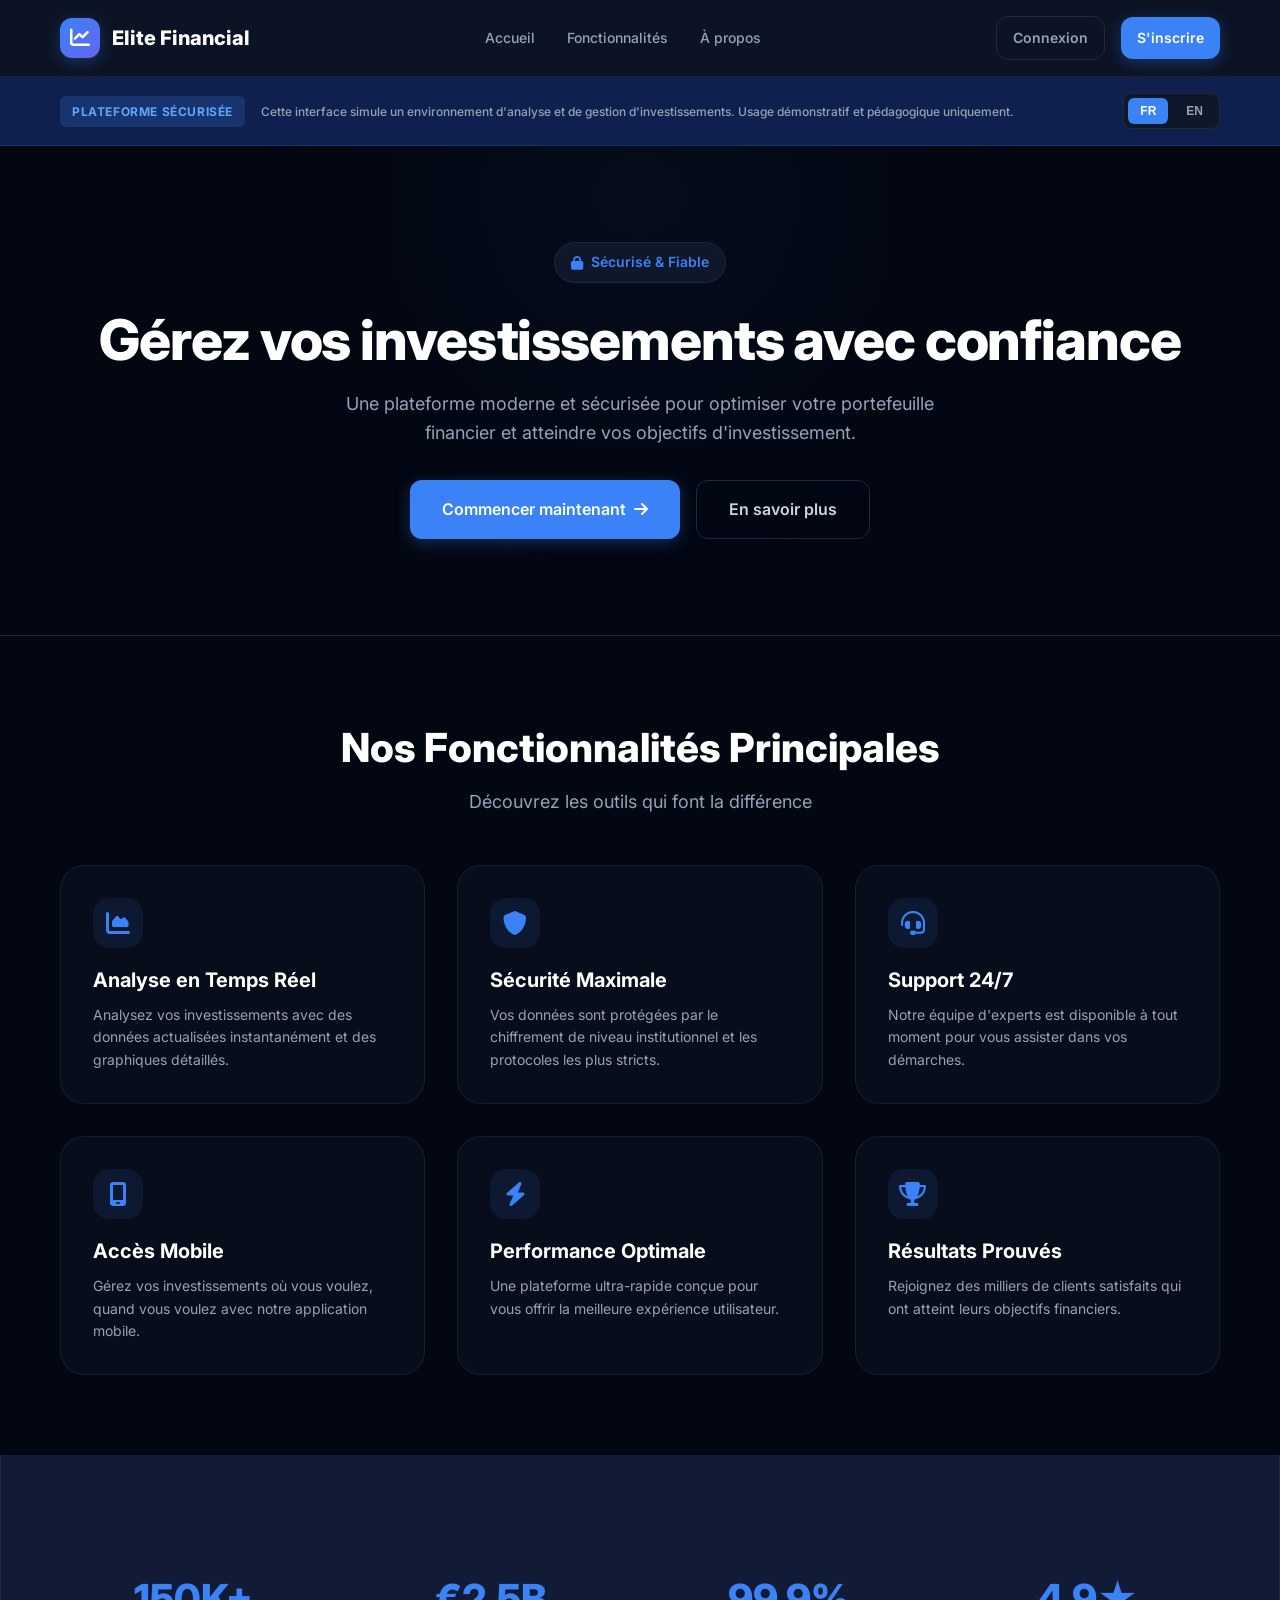
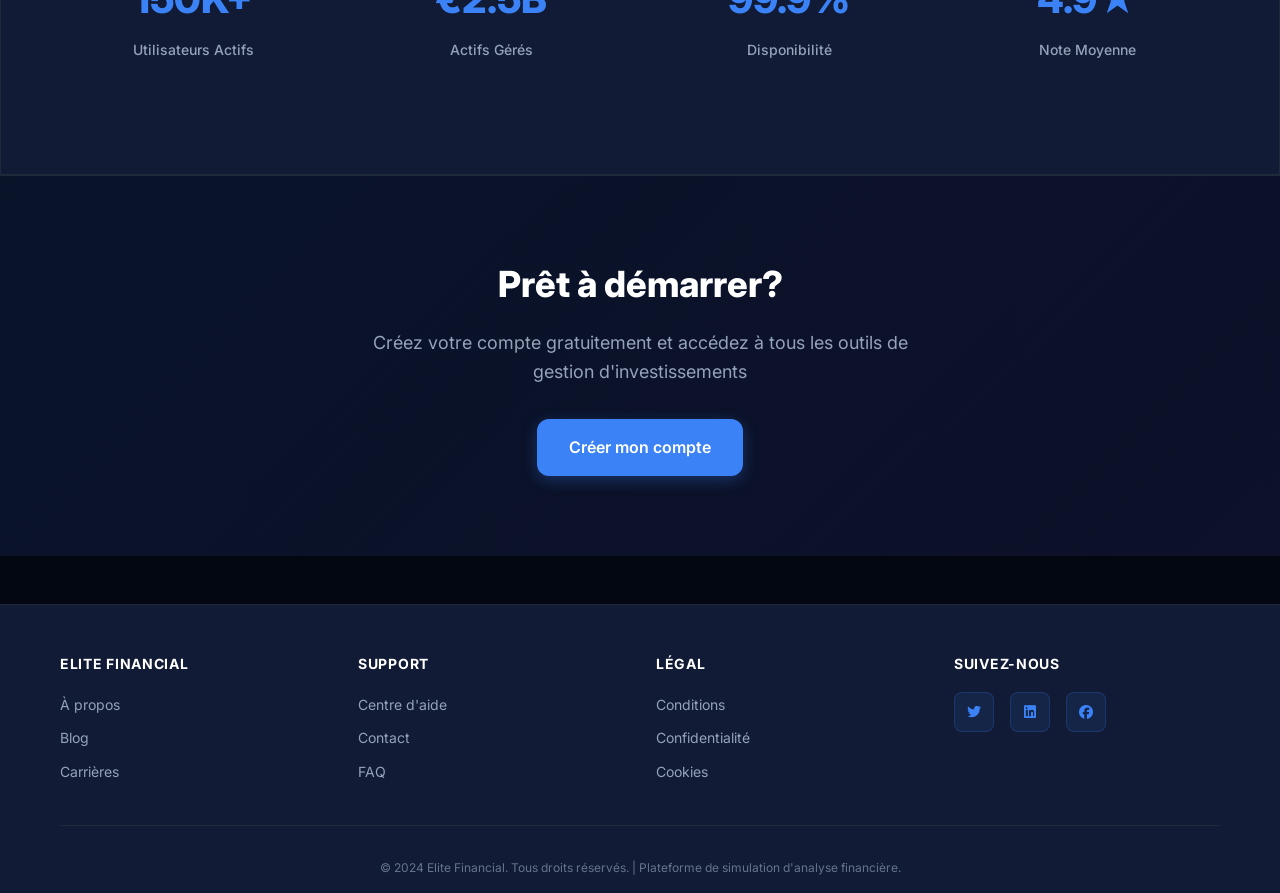
==== index.html @ 9269f073 "Initial commit: Elite Financial website with HTML, CSS and JavaScript" ====
<!DOCTYPE html>
<html lang="fr">
<head>
    <meta charset="UTF-8">
    <meta name="viewport" content="width=device-width, initial-scale=1.0">
    <title>Elite Financial - Accueil</title>
    <link rel="stylesheet" href="https://cdnjs.cloudflare.com/ajax/libs/font-awesome/6.4.0/css/all.min.css">
    <link href="https://fonts.googleapis.com/css2?family=Inter:wght@300;400;500;600;700;800&family=JetBrains+Mono:wght@400;700&display=swap" rel="stylesheet">
    <link rel="stylesheet" href="css/styles.css">
</head>
<body class="bg-dark text-slate-100">

    <!-- HEADER -->
    <header class="header sticky">
        <div class="container">
            <div class="header-content">
                <div class="logo">
                    <div class="logo-icon">
                        <i class="fa-solid fa-chart-line"></i>
                    </div>
                    <span>Elite Financial</span>
                </div>
                <nav class="nav">
                    <a href="index.html" class="nav-link active">Accueil</a>
                    <a href="features.html" class="nav-link">Fonctionnalités</a>
                    <a href="about.html" class="nav-link">À propos</a>
                </nav>
                <div class="header-actions">
                    <a href="login.html" class="btn btn-secondary">Connexion</a>
                    <a href="register.html" class="btn btn-primary">S'inscrire</a>
                </div>
            </div>
        </div>
    </header>

    <!-- LEGAL WARNING -->
    <div class="legal-banner">
        <div class="container">
            <div class="legal-content">
                <span class="legal-badge">PLATEFORME SÉCURISÉE</span>
                <p class="legal-text">Cette interface simule un environnement d'analyse et de gestion d'investissements. Usage démonstratif et pédagogique uniquement.</p>
            </div>
            <div class="lang-switcher">
                <button class="lang-btn active" data-lang="fr">FR</button>
                <button class="lang-btn" data-lang="en">EN</button>
            </div>
        </div>
    </div>

    <!-- HERO SECTION -->
    <section class="hero">
        <div class="hero-bg">
            <div class="gradient-blob"></div>
        </div>
        <div class="container">
            <div class="hero-content">
                <span class="hero-badge">
                    <i class="fa-solid fa-lock"></i>
                    Sécurisé & Fiable
                </span>
                <h1 class="hero-title">
                    Gérez vos investissements avec confiance
                </h1>
                <p class="hero-subtitle">
                    Une plateforme moderne et sécurisée pour optimiser votre portefeuille financier et atteindre vos objectifs d'investissement.
                </p>
                <div class="hero-buttons">
                    <a href="login.html" class="btn btn-primary btn-lg">
                        Commencer maintenant
                        <i class="fa-solid fa-arrow-right"></i>
                    </a>
                    <a href="features.html" class="btn btn-outline btn-lg">
                        En savoir plus
                    </a>
                </div>
            </div>
        </div>
    </section>

    <!-- FEATURES SECTION -->
    <section class="features-section">
        <div class="container">
            <div class="section-header">
                <h2>Nos Fonctionnalités Principales</h2>
                <p>Découvrez les outils qui font la différence</p>
            </div>
            <div class="features-grid">
                <div class="feature-card">
                    <div class="feature-icon">
                        <i class="fa-solid fa-chart-area"></i>
                    </div>
                    <h3>Analyse en Temps Réel</h3>
                    <p>Analysez vos investissements avec des données actualisées instantanément et des graphiques détaillés.</p>
                </div>
                <div class="feature-card">
                    <div class="feature-icon">
                        <i class="fa-solid fa-shield"></i>
                    </div>
                    <h3>Sécurité Maximale</h3>
                    <p>Vos données sont protégées par le chiffrement de niveau institutionnel et les protocoles les plus stricts.</p>
                </div>
                <div class="feature-card">
                    <div class="feature-icon">
                        <i class="fa-solid fa-headset"></i>
                    </div>
                    <h3>Support 24/7</h3>
                    <p>Notre équipe d'experts est disponible à tout moment pour vous assister dans vos démarches.</p>
                </div>
                <div class="feature-card">
                    <div class="feature-icon">
                        <i class="fa-solid fa-mobile-screen"></i>
                    </div>
                    <h3>Accès Mobile</h3>
                    <p>Gérez vos investissements où vous voulez, quand vous voulez avec notre application mobile.</p>
                </div>
                <div class="feature-card">
                    <div class="feature-icon">
                        <i class="fa-solid fa-bolt"></i>
                    </div>
                    <h3>Performance Optimale</h3>
                    <p>Une plateforme ultra-rapide conçue pour vous offrir la meilleure expérience utilisateur.</p>
                </div>
                <div class="feature-card">
                    <div class="feature-icon">
                        <i class="fa-solid fa-trophy"></i>
                    </div>
                    <h3>Résultats Prouvés</h3>
                    <p>Rejoignez des milliers de clients satisfaits qui ont atteint leurs objectifs financiers.</p>
                </div>
            </div>
        </div>
    </section>

    <!-- STATS SECTION -->
    <section class="stats-section">
        <div class="container">
            <div class="stats-grid">
                <div class="stat-card">
                    <div class="stat-value">150K+</div>
                    <div class="stat-label">Utilisateurs Actifs</div>
                </div>
                <div class="stat-card">
                    <div class="stat-value">€2.5B</div>
                    <div class="stat-label">Actifs Gérés</div>
                </div>
                <div class="stat-card">
                    <div class="stat-value">99.9%</div>
                    <div class="stat-label">Disponibilité</div>
                </div>
                <div class="stat-card">
                    <div class="stat-value">4.9★</div>
                    <div class="stat-label">Note Moyenne</div>
                </div>
            </div>
        </div>
    </section>

    <!-- CTA SECTION -->
    <section class="cta-section">
        <div class="container">
            <div class="cta-content">
                <h2>Prêt à démarrer?</h2>
                <p>Créez votre compte gratuitement et accédez à tous les outils de gestion d'investissements</p>
                <a href="register.html" class="btn btn-primary btn-lg">
                    Créer mon compte
                </a>
            </div>
        </div>
    </section>

    <!-- FOOTER -->
    <footer class="footer">
        <div class="container">
            <div class="footer-content">
                <div class="footer-section">
                    <h4>Elite Financial</h4>
                    <ul>
                        <li><a href="#">À propos</a></li>
                        <li><a href="#">Blog</a></li>
                        <li><a href="#">Carrières</a></li>
                    </ul>
                </div>
                <div class="footer-section">
                    <h4>Support</h4>
                    <ul>
                        <li><a href="#">Centre d'aide</a></li>
                        <li><a href="#">Contact</a></li>
                        <li><a href="#">FAQ</a></li>
                    </ul>
                </div>
                <div class="footer-section">
                    <h4>Légal</h4>
                    <ul>
                        <li><a href="#">Conditions</a></li>
                        <li><a href="#">Confidentialité</a></li>
                        <li><a href="#">Cookies</a></li>
                    </ul>
                </div>
                <div class="footer-section">
                    <h4>Suivez-nous</h4>
                    <div class="social-links">
                        <a href="#"><i class="fa-brands fa-twitter"></i></a>
                        <a href="#"><i class="fa-brands fa-linkedin"></i></a>
                        <a href="#"><i class="fa-brands fa-facebook"></i></a>
                    </div>
                </div>
            </div>
            <div class="footer-bottom">
                <p>&copy; 2024 Elite Financial. Tous droits réservés. | Plateforme de simulation d'analyse financière.</p>
            </div>
        </div>
    </footer>

    <script src="js/script.js"></script>
</body>
</html>
---- css/styles.css ----
* {
    margin: 0;
    padding: 0;
    box-sizing: border-box;
}

:root {
    --primary: #3b82f6;
    --primary-dark: #2563eb;
    --accent: #10b981;
    --dark: #030712;
    --dark-surface: #0b1329;
    --dark-card: #111b35;
    --slate-100: #f1f5f9;
    --slate-200: #e2e8f0;
    --slate-300: #cbd5e1;
    --slate-400: #94a3b8;
    --slate-500: #64748b;
    --slate-600: #475569;
    --slate-700: #334155;
    --slate-800: #1e293b;
    --slate-900: #0f172a;
    --slate-950: #020617;
}

body {
    font-family: 'Inter', sans-serif;
    background-color: var(--dark);
    color: var(--slate-100);
    line-height: 1.6;
}

.container {
    max-width: 1200px;
    margin: 0 auto;
    padding: 0 20px;
}

/* HEADER */
.header {
    background: rgba(15, 23, 42, 0.8);
    backdrop-filter: blur(10px);
    border-bottom: 1px solid rgba(148, 163, 184, 0.1);
    padding: 1rem 0;
}

.header.sticky {
    position: sticky;
    top: 0;
    z-index: 40;
}

.header-content {
    display: flex;
    justify-content: space-between;
    align-items: center;
    gap: 2rem;
}

.logo {
    display: flex;
    align-items: center;
    gap: 0.75rem;
    text-decoration: none;
    color: white;
    font-weight: 800;
    font-size: 1.25rem;
    transition: transform 0.3s ease;
}

.logo:hover {
    transform: scale(1.05);
}

.logo-icon {
    width: 40px;
    height: 40px;
    background: linear-gradient(135deg, var(--primary) 0%, #6366f1 100%);
    border-radius: 0.75rem;
    display: flex;
    align-items: center;
    justify-content: center;
    color: white;
    font-size: 1.25rem;
    box-shadow: 0 4px 15px rgba(59, 130, 246, 0.3);
}

.nav {
    display: flex;
    gap: 2rem;
}

.nav-link {
    color: var(--slate-400);
    text-decoration: none;
    font-size: 0.875rem;
    font-weight: 500;
    transition: color 0.3s ease;
    position: relative;
}

.nav-link:hover,
.nav-link.active {
    color: white;
}

.nav-link.active::after {
    content: '';
    position: absolute;
    bottom: -8px;
    left: 0;
    right: 0;
    height: 2px;
    background: var(--primary);
    border-radius: 1px;
}

.header-actions {
    display: flex;
    gap: 1rem;
    align-items: center;
}

/* BUTTONS */
.btn {
    display: inline-flex;
    align-items: center;
    justify-content: center;
    gap: 0.5rem;
    padding: 0.625rem 1rem;
    border-radius: 0.75rem;
    font-weight: 600;
    font-size: 0.875rem;
    border: none;
    cursor: pointer;
    transition: all 0.3s ease;
    text-decoration: none;
}

.btn-primary {
    background: var(--primary);
    color: white;
    box-shadow: 0 4px 15px rgba(59, 130, 246, 0.3);
}

.btn-primary:hover {
    background: var(--primary-dark);
    transform: translateY(-2px);
    box-shadow: 0 6px 20px rgba(59, 130, 246, 0.4);
}

.btn-secondary {
    color: var(--slate-400);
    border: 1px solid var(--slate-800);
    background: transparent;
}

.btn-secondary:hover {
    color: white;
    border-color: var(--slate-700);
}

.btn-outline {
    color: var(--slate-300);
    border: 1px solid var(--slate-800);
    background: transparent;
}

.btn-outline:hover {
    color: white;
    border-color: var(--slate-700);
    background: rgba(59, 130, 246, 0.1);
}

.btn-lg {
    padding: 1rem 2rem;
    font-size: 1rem;
}

.btn-block {
    width: 100%;
}

/* LEGAL BANNER */
.legal-banner {
    background: rgba(30, 58, 138, 0.5);
    border-bottom: 1px solid rgba(59, 130, 246, 0.2);
    padding: 1rem 0;
}

.legal-banner .container {
    display: flex;
    justify-content: space-between;
    align-items: center;
    gap: 2rem;
}

.legal-content {
    display: flex;
    align-items: center;
    gap: 1rem;
    flex: 1;
}

.legal-badge {
    background: rgba(59, 130, 246, 0.2);
    color: #60a5fa;
    font-size: 0.75rem;
    font-weight: 700;
    padding: 0.375rem 0.75rem;
    border-radius: 0.375rem;
    text-transform: uppercase;
    letter-spacing: 0.05em;
    white-space: nowrap;
}

.legal-text {
    font-size: 0.75rem;
    color: var(--slate-400);
    font-weight: 500;
}

.lang-switcher {
    display: flex;
    gap: 0.375rem;
    background: var(--slate-900);
    border: 1px solid var(--slate-800);
    border-radius: 0.5rem;
    padding: 0.25rem;
}

.lang-btn {
    background: transparent;
    color: var(--slate-400);
    border: none;
    cursor: pointer;
    padding: 0.375rem 0.75rem;
    border-radius: 0.375rem;
    font-size: 0.75rem;
    font-weight: 700;
    transition: all 0.3s ease;
}

.lang-btn.active {
    background: var(--primary);
    color: white;
}

/* HERO */
.hero {
    position: relative;
    overflow: hidden;
    padding: 6rem 0;
    text-align: center;
}

.hero-bg {
    position: absolute;
    top: 0;
    left: 0;
    right: 0;
    bottom: 0;
    z-index: 0;
}

.gradient-blob {
    position: absolute;
    width: 500px;
    height: 500px;
    background: radial-gradient(circle, rgba(59, 130, 246, 0.1) 0%, transparent 70%);
    border-radius: 50%;
    top: -200px;
    left: 50%;
    transform: translateX(-50%);
    filter: blur(120px);
    pointer-events: none;
}

.hero-content {
    position: relative;
    z-index: 1;
}

.hero-badge {
    display: inline-flex;
    align-items: center;
    gap: 0.5rem;
    background: var(--slate-900);
    border: 1px solid var(--slate-800);
    color: var(--primary);
    padding: 0.5rem 1rem;
    border-radius: 2rem;
    font-size: 0.875rem;
    font-weight: 600;
    margin-bottom: 1.5rem;
}

.hero-title {
    font-size: 3.5rem;
    font-weight: 800;
    color: white;
    margin-bottom: 1rem;
    letter-spacing: -0.02em;
    line-height: 1.2;
}

@media (max-width: 768px) {
    .hero-title {
        font-size: 2.25rem;
    }
}

.hero-subtitle {
    font-size: 1.125rem;
    color: var(--slate-400);
    max-width: 600px;
    margin: 0 auto 2rem;
    line-height: 1.6;
}

.hero-buttons {
    display: flex;
    gap: 1rem;
    justify-content: center;
    flex-wrap: wrap;
}

/* FEATURES SECTION */
.features-section {
    padding: 5rem 0;
    background: var(--dark);
    border-top: 1px solid var(--slate-800);
}

.section-header {
    text-align: center;
    margin-bottom: 3rem;
}

.section-header h2 {
    font-size: 2.5rem;
    font-weight: 800;
    color: white;
    margin-bottom: 0.5rem;
}

.section-header p {
    font-size: 1.125rem;
    color: var(--slate-400);
}

.features-grid {
    display: grid;
    grid-template-columns: repeat(auto-fit, minmax(300px, 1fr));
    gap: 2rem;
}

.feature-card {
    background: rgba(15, 23, 42, 0.4);
    border: 1px solid rgba(148, 163, 184, 0.1);
    padding: 2rem;
    border-radius: 1.5rem;
    transition: all 0.3s ease;
}

.feature-card:hover {
    transform: translateY(-5px);
    border-color: rgba(59, 130, 246, 0.3);
    background: rgba(15, 23, 42, 0.6);
}

.feature-icon {
    width: 50px;
    height: 50px;
    background: rgba(59, 130, 246, 0.1);
    color: var(--primary);
    border-radius: 1rem;
    display: flex;
    align-items: center;
    justify-content: center;
    font-size: 1.5rem;
    margin-bottom: 1rem;
}

.feature-card h3 {
    font-size: 1.25rem;
    font-weight: 700;
    color: white;
    margin-bottom: 0.5rem;
}

.feature-card p {
    color: var(--slate-400);
    font-size: 0.875rem;
    line-height: 1.6;
}

/* STATS SECTION */
.stats-section {
    padding: 5rem 0;
    background: var(--dark-card);
    border: 1px solid var(--slate-800);
    border-top: none;
}

.stats-grid {
    display: grid;
    grid-template-columns: repeat(auto-fit, minmax(200px, 1fr));
    gap: 2rem;
}

.stat-card {
    text-align: center;
    padding: 2rem;
}

.stat-value {
    font-size: 2.5rem;
    font-weight: 800;
    color: var(--primary);
    margin-bottom: 0.5rem;
}

.stat-label {
    color: var(--slate-400);
    font-size: 0.875rem;
    font-weight: 500;
}

/* CTA SECTION */
.cta-section {
    padding: 5rem 0;
    background: linear-gradient(135deg, rgba(59, 130, 246, 0.1) 0%, rgba(99, 102, 241, 0.1) 100%);
    border-top: 1px solid var(--slate-800);
}

.cta-content {
    text-align: center;
    max-width: 600px;
    margin: 0 auto;
}

.cta-content h2 {
    font-size: 2.25rem;
    font-weight: 800;
    color: white;
    margin-bottom: 1rem;
}

.cta-content p {
    color: var(--slate-400);
    margin-bottom: 2rem;
    font-size: 1.125rem;
}

/* AUTH PAGES */
.auth-section {
    min-height: calc(100vh - 200px);
    display: flex;
    align-items: center;
    justify-content: center;
    padding: 2rem 0;
}

.auth-container {
    width: 100%;
    max-width: 400px;
}

.auth-card {
    background: rgba(15, 23, 42, 0.6);
    border: 1px solid var(--slate-800);
    border-radius: 1.5rem;
    padding: 2.5rem;
}

.auth-header h1 {
    font-size: 1.875rem;
    font-weight: 800;
    color: white;
    margin-bottom: 0.25rem;
}

.auth-header p {
    color: var(--slate-400);
    font-size: 0.875rem;
    margin-bottom: 2rem;
}

.auth-form {
    display: flex;
    flex-direction: column;
    gap: 1.5rem;
}

.form-group {
    display: flex;
    flex-direction: column;
}

.form-group label {
    color: var(--slate-400);
    font-size: 0.875rem;
    font-weight: 600;
    margin-bottom: 0.5rem;
}

.input-wrapper {
    position: relative;
    display: flex;
    align-items: center;
}

.input-wrapper i {
    position: absolute;
    left: 1rem;
    color: var(--slate-500);
    font-size: 0.875rem;
}

.input-wrapper input {
    width: 100%;
    background: var(--slate-900);
    border: 1px solid var(--slate-800);
    border-radius: 0.75rem;
    padding: 0.75rem 1rem 0.75rem 2.5rem;
    color: white;
    font-size: 0.875rem;
    transition: all 0.3s ease;
}

.input-wrapper input:focus {
    outline: none;
    border-color: var(--primary);
    background: var(--slate-950);
}

.input-wrapper input::placeholder {
    color: var(--slate-500);
}

.form-actions {
    display: flex;
    justify-content: space-between;
    align-items: center;
    font-size: 0.875rem;
}

.checkbox {
    display: flex;
    align-items: center;
    gap: 0.5rem;
    cursor: pointer;
    color: var(--slate-400);
}

.checkbox input {
    cursor: pointer;
}

.checkbox span {
    font-size: 0.875rem;
}

.link {
    color: var(--primary);
    text-decoration: none;
    font-weight: 600;
    transition: color 0.3s ease;
}

.link:hover {
    color: var(--primary-dark);
}

.auth-divider {
    text-align: center;
    color: var(--slate-500);
    font-size: 0.875rem;
    position: relative;
    margin: 1.5rem 0;
}

.auth-divider::before {
    content: '';
    position: absolute;
    top: 50%;
    left: 0;
    right: 0;
    height: 1px;
    background: var(--slate-800);
}

.auth-divider {
    background: rgba(15, 23, 42, 0.6);
    padding: 0 1rem;
}

.social-login {
    display: grid;
    grid-template-columns: 1fr 1fr;
    gap: 1rem;
}

.social-btn {
    display: flex;
    align-items: center;
    justify-content: center;
    gap: 0.5rem;
    background: var(--slate-900);
    border: 1px solid var(--slate-800);
    color: var(--slate-300);
    padding: 0.75rem;
    border-radius: 0.75rem;
    cursor: pointer;
    font-size: 0.875rem;
    font-weight: 600;
    transition: all 0.3s ease;
}

.social-btn:hover {
    border-color: var(--slate-700);
    color: white;
}

.auth-footer {
    text-align: center;
    margin-top: 1.5rem;
    color: var(--slate-400);
    font-size: 0.875rem;
}

/* FEATURES PAGE */
.features-hero {
    padding: 4rem 0;
    text-align: center;
    border-bottom: 1px solid var(--slate-800);
}

.features-hero-content h1 {
    font-size: 2.5rem;
    font-weight: 800;
    color: white;
    margin-bottom: 0.5rem;
}

.features-hero-content p {
    color: var(--slate-400);
    font-size: 1.125rem;
}

.detailed-features {
    padding: 5rem 0;
}

.feature-row {
    display: grid;
    grid-template-columns: 1fr 1fr;
    gap: 4rem;
    align-items: center;
    margin-bottom: 5rem;
}

.feature-row.reverse {
    grid-template-columns: 1fr 1fr;
    direction: rtl;
}

.feature-row.reverse > * {
    direction: ltr;
}

@media (max-width: 768px) {
    .feature-row,
    .feature-row.reverse {
        grid-template-columns: 1fr;
        gap: 2rem;
    }
}

.feature-content h2 {
    font-size: 2rem;
    font-weight: 800;
    color: white;
    margin-bottom: 1rem;
}

.feature-content p {
    color: var(--slate-400);
    margin-bottom: 1.5rem;
    line-height: 1.8;
}

.feature-list {
    list-style: none;
    display: flex;
    flex-direction: column;
    gap: 0.75rem;
}

.feature-list li {
    display: flex;
    align-items: center;
    gap: 0.75rem;
    color: var(--slate-300);
    font-size: 0.875rem;
}

.feature-list i {
    color: var(--accent);
    font-size: 1rem;
}

.feature-image {
    display: flex;
    align-items: center;
    justify-content: center;
}

.placeholder-image {
    width: 100%;
    aspect-ratio: 1;
    background: linear-gradient(135deg, rgba(59, 130, 246, 0.1) 0%, rgba(99, 102, 241, 0.1) 100%);
    border: 1px solid var(--slate-800);
    border-radius: 1.5rem;
    display: flex;
    align-items: center;
    justify-content: center;
    color: var(--primary);
    font-size: 4rem;
}

/* PRICING */
.pricing-section {
    padding: 5rem 0;
}

.pricing-grid {
    display: grid;
    grid-template-columns: repeat(auto-fit, minmax(300px, 1fr));
    gap: 2rem;
    margin-top: 3rem;
}

.pricing-card {
    background: rgba(15, 23, 42, 0.4);
    border: 1px solid var(--slate-800);
    border-radius: 1.5rem;
    padding: 2rem;
    position: relative;
    transition: all 0.3s ease;
}

.pricing-card:hover {
    transform: translateY(-5px);
    border-color: rgba(59, 130, 246, 0.3);
}

.pricing-card.featured {
    border-color: var(--primary);
    background: rgba(59, 130, 246, 0.1);
    transform: scale(1.05);
}

.badge {
    position: absolute;
    top: -12px;
    left: 50%;
    transform: translateX(-50%);
    background: var(--primary);
    color: white;
    padding: 0.375rem 1rem;
    border-radius: 2rem;
    font-size: 0.75rem;
    font-weight: 700;
}

.pricing-card h3 {
    font-size: 1.5rem;
    font-weight: 800;
    color: white;
    margin-bottom: 0.5rem;
}

.price {
    font-size: 2rem;
    font-weight: 800;
    color: var(--primary);
    margin: 1rem 0 0.25rem;
}

.price span {
    font-size: 0.75rem;
    color: var(--slate-400);
}

.price-desc {
    color: var(--slate-400);
    font-size: 0.875rem;
    margin-bottom: 1.5rem;
}

.pricing-features {
    list-style: none;
    margin-bottom: 1.5rem;
}

.pricing-features li {
    display: flex;
    align-items: center;
    gap: 0.75rem;
    color: var(--slate-300);
    font-size: 0.875rem;
    margin-bottom: 0.75rem;
}

.pricing-features i {
    color: var(--accent);
}

/* ABOUT */
.about-hero {
    padding: 4rem 0;
    text-align: center;
    border-bottom: 1px solid var(--slate-800);
}

.about-hero-content h1 {
    font-size: 2.5rem;
    font-weight: 800;
    color: white;
    margin-bottom: 0.5rem;
}

.about-hero-content p {
    color: var(--slate-400);
    font-size: 1.125rem;
}

.about-content {
    padding: 5rem 0;
}

.about-section {
    margin-bottom: 3rem;
    max-width: 800px;
}

.about-section h2 {
    font-size: 1.875rem;
    font-weight: 800;
    color: white;
    margin-bottom: 1rem;
}

.about-section p {
    color: var(--slate-400);
    line-height: 1.8;
    font-size: 1rem;
}

.values-grid {
    display: grid;
    grid-template-columns: repeat(auto-fit, minmax(250px, 1fr));
    gap: 2rem;
    margin-top: 2rem;
}

.value-card {
    background: rgba(15, 23, 42, 0.4);
    border: 1px solid var(--slate-800);
    padding: 2rem;
    border-radius: 1rem;
    text-align: center;
    transition: all 0.3s ease;
}

.value-card:hover {
    border-color: rgba(59, 130, 246, 0.3);
    background: rgba(15, 23, 42, 0.6);
}

.value-card i {
    font-size: 2.5rem;
    color: var(--primary);
    margin-bottom: 1rem;
}

.value-card h3 {
    font-size: 1.125rem;
    font-weight: 700;
    color: white;
    margin-bottom: 0.5rem;
}

.value-card p {
    color: var(--slate-400);
    font-size: 0.875rem;
}

.team-grid {
    display: grid;
    grid-template-columns: repeat(auto-fit, minmax(200px, 1fr));
    gap: 2rem;
    margin-top: 2rem;
}

.team-member {
    text-align: center;
}

.member-avatar {
    width: 80px;
    height: 80px;
    background: linear-gradient(135deg, rgba(59, 130, 246, 0.2), rgba(99, 102, 241, 0.2));
    border: 2px solid var(--slate-800);
    border-radius: 50%;
    display: flex;
    align-items: center;
    justify-content: center;
    margin: 0 auto 1rem;
    font-size: 2rem;
    color: var(--primary);
}

.team-member h3 {
    font-size: 1rem;
    font-weight: 700;
    color: white;
    margin-bottom: 0.25rem;
}

.team-member p {
    color: var(--slate-400);
    font-size: 0.875rem;
}

/* FOOTER */
.footer {
    background: var(--dark-card);
    border-top: 1px solid var(--slate-800);
    padding: 3rem 0 1rem;
    margin-top: 3rem;
}

.footer-content {
    display: grid;
    grid-template-columns: repeat(auto-fit, minmax(150px, 1fr));
    gap: 2rem;
    margin-bottom: 2rem;
}

.footer-section h4 {
    font-size: 0.875rem;
    font-weight: 700;
    color: white;
    text-transform: uppercase;
    letter-spacing: 0.05em;
    margin-bottom: 1rem;
}

.footer-section ul {
    list-style: none;
}

.footer-section ul li {
    margin-bottom: 0.5rem;
}

.footer-section a {
    color: var(--slate-400);
    text-decoration: none;
    font-size: 0.875rem;
    transition: color 0.3s ease;
}

.footer-section a:hover {
    color: white;
}

.social-links {
    display: flex;
    gap: 1rem;
}

.social-links a {
    width: 40px;
    height: 40px;
    background: rgba(59, 130, 246, 0.1);
    border: 1px solid rgba(59, 130, 246, 0.2);
    border-radius: 0.5rem;
    display: flex;
    align-items: center;
    justify-content: center;
    color: var(--primary);
    transition: all 0.3s ease;
}

.social-links a:hover {
    background: var(--primary);
    color: white;
    border-color: var(--primary);
}

.footer-bottom {
    text-align: center;
    padding-top: 2rem;
    border-top: 1px solid var(--slate-800);
    color: var(--slate-500);
    font-size: 0.75rem;
}

/* RESPONSIVE */
@media (max-width: 768px) {
    .header-content {
        flex-wrap: wrap;
        gap: 1rem;
    }

    .nav {
        display: none;
    }

    .header-actions {
        width: 100%;
    }

    .hero {
        padding: 4rem 0;
    }

    .hero-title {
        font-size: 2rem;
    }

    .section-header h2 {
        font-size: 2rem;
    }

    .legal-banner .container {
        flex-direction: column;
        gap: 1rem;
    }
}
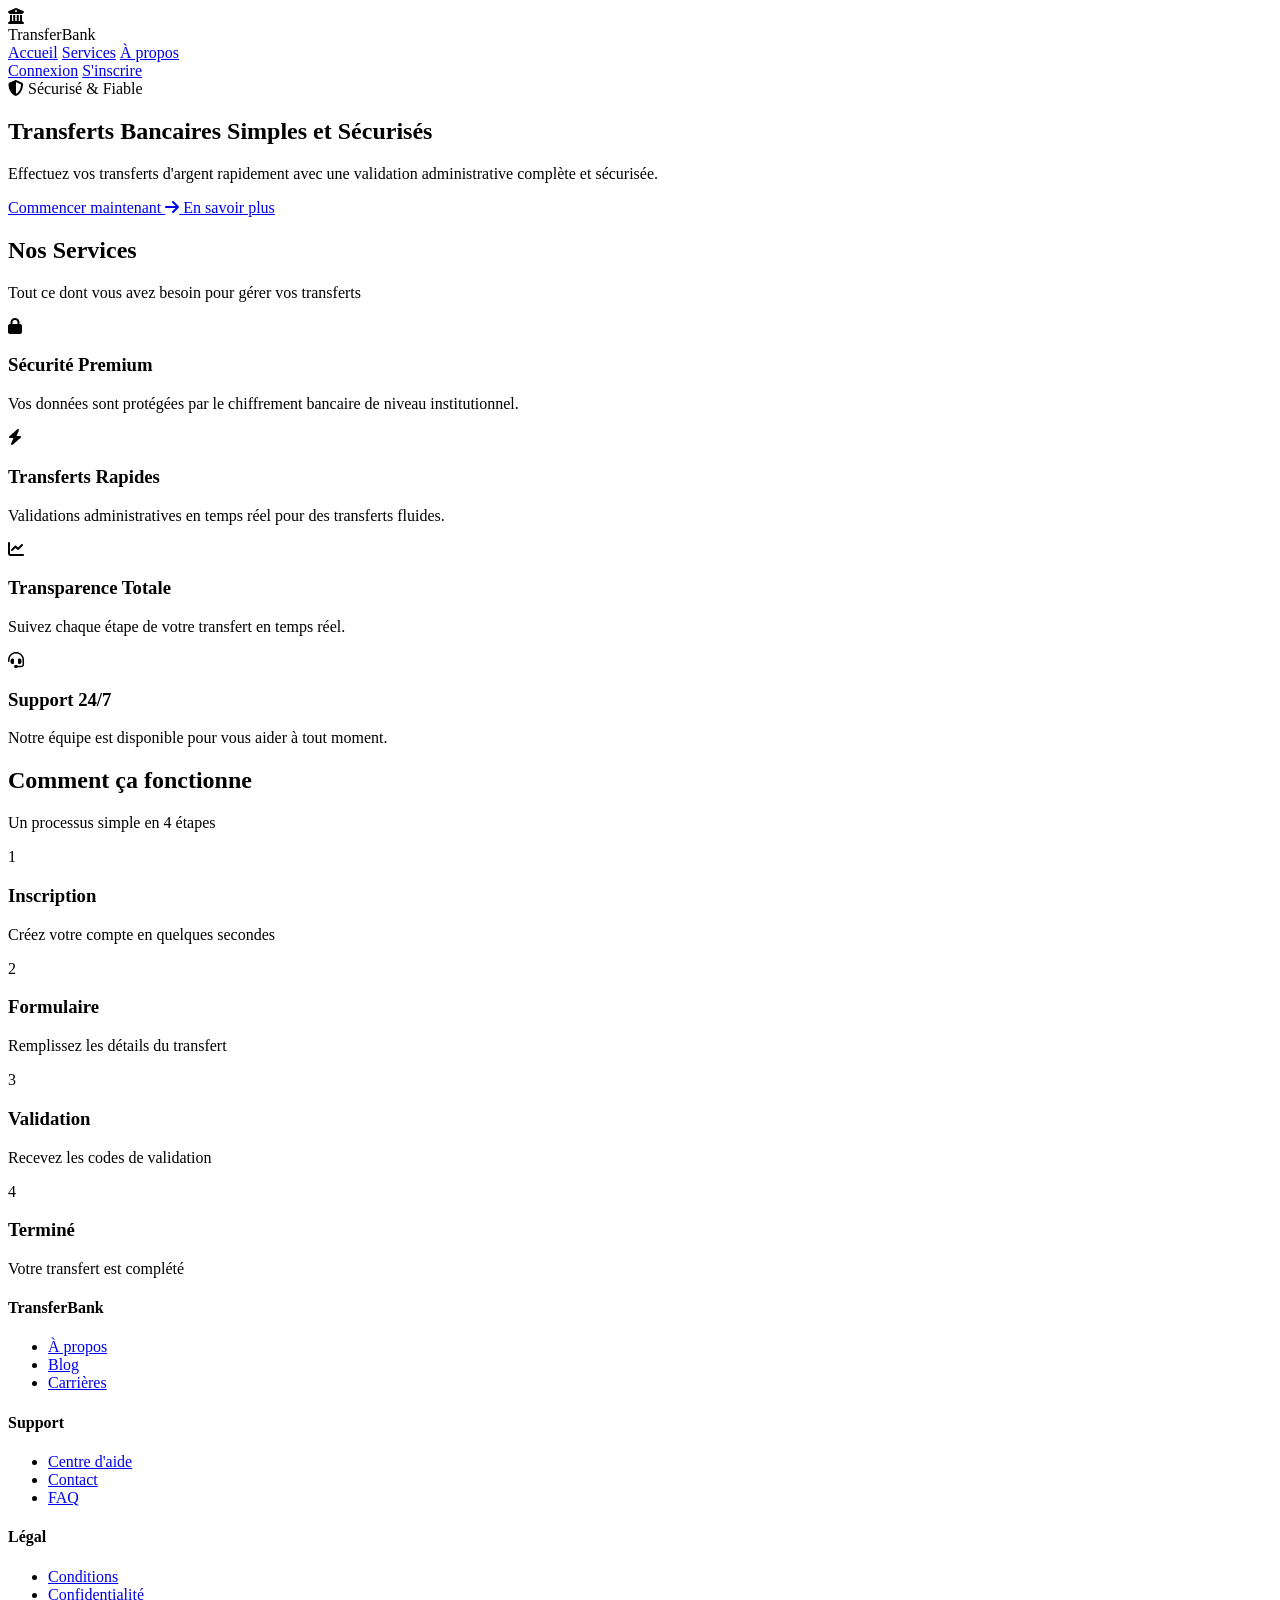
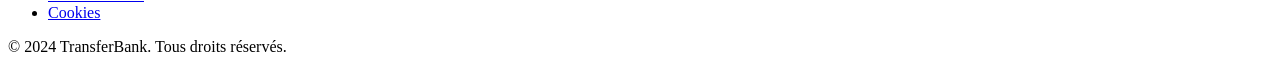
==== commit b7eaaa94: "Replace all files with professional banking website frontend" ====
--- a/index.html
+++ b/index.html
@@ -3,12 +3,12 @@
 <head>
     <meta charset="UTF-8">
     <meta name="viewport" content="width=device-width, initial-scale=1.0">
-    <title>Elite Financial - Accueil</title>
+    <title>TransferBank - Plateforme de Transfert Bancaire</title>
     <link rel="stylesheet" href="https://cdnjs.cloudflare.com/ajax/libs/font-awesome/6.4.0/css/all.min.css">
     <link href="https://fonts.googleapis.com/css2?family=Inter:wght@300;400;500;600;700;800&family=JetBrains+Mono:wght@400;700&display=swap" rel="stylesheet">
-    <link rel="stylesheet" href="css/styles.css">
+    <link rel="stylesheet" href="css/style.css">
 </head>
-<body class="bg-dark text-slate-100">
+<body class="bg-dark">
 
     <!-- HEADER -->
     <header class="header sticky">
@@ -16,14 +16,14 @@
             <div class="header-content">
                 <div class="logo">
                     <div class="logo-icon">
-                        <i class="fa-solid fa-chart-line"></i>
+                        <i class="fa-solid fa-building-columns"></i>
                     </div>
-                    <span>Elite Financial</span>
+                    <span>TransferBank</span>
                 </div>
                 <nav class="nav">
-                    <a href="index.html" class="nav-link active">Accueil</a>
-                    <a href="features.html" class="nav-link">Fonctionnalités</a>
-                    <a href="about.html" class="nav-link">À propos</a>
+                    <a href="#" class="nav-link">Accueil</a>
+                    <a href="#" class="nav-link">Services</a>
+                    <a href="#" class="nav-link">À propos</a>
                 </nav>
                 <div class="header-actions">
                     <a href="login.html" class="btn btn-secondary">Connexion</a>
@@ -33,21 +33,7 @@
         </div>
     </header>
 
-    <!-- LEGAL WARNING -->
-    <div class="legal-banner">
-        <div class="container">
-            <div class="legal-content">
-                <span class="legal-badge">PLATEFORME SÉCURISÉE</span>
-                <p class="legal-text">Cette interface simule un environnement d'analyse et de gestion d'investissements. Usage démonstratif et pédagogique uniquement.</p>
-            </div>
-            <div class="lang-switcher">
-                <button class="lang-btn active" data-lang="fr">FR</button>
-                <button class="lang-btn" data-lang="en">EN</button>
-            </div>
-        </div>
-    </div>
-
-    <!-- HERO SECTION -->
+    <!-- HERO -->
     <section class="hero">
         <div class="hero-bg">
             <div class="gradient-blob"></div>
@@ -55,115 +41,90 @@
         <div class="container">
             <div class="hero-content">
                 <span class="hero-badge">
-                    <i class="fa-solid fa-lock"></i>
+                    <i class="fa-solid fa-shield-halved"></i>
                     Sécurisé & Fiable
                 </span>
-                <h1 class="hero-title">
-                    Gérez vos investissements avec confiance
-                </h1>
-                <p class="hero-subtitle">
-                    Une plateforme moderne et sécurisée pour optimiser votre portefeuille financier et atteindre vos objectifs d'investissement.
-                </p>
+                <h1 class="hero-title">Transferts Bancaires Simples et Sécurisés</h1>
+                <p class="hero-subtitle">Effectuez vos transferts d'argent rapidement avec une validation administrative complète et sécurisée.</p>
                 <div class="hero-buttons">
-                    <a href="login.html" class="btn btn-primary btn-lg">
+                    <a href="register.html" class="btn btn-primary btn-lg">
                         Commencer maintenant
                         <i class="fa-solid fa-arrow-right"></i>
                     </a>
-                    <a href="features.html" class="btn btn-outline btn-lg">
-                        En savoir plus
-                    </a>
+                    <a href="#features" class="btn btn-outline btn-lg">En savoir plus</a>
                 </div>
             </div>
         </div>
     </section>
 
-    <!-- FEATURES SECTION -->
-    <section class="features-section">
+    <!-- FEATURES -->
+    <section class="features" id="features">
         <div class="container">
             <div class="section-header">
-                <h2>Nos Fonctionnalités Principales</h2>
-                <p>Découvrez les outils qui font la différence</p>
+                <h2>Nos Services</h2>
+                <p>Tout ce dont vous avez besoin pour gérer vos transferts</p>
             </div>
             <div class="features-grid">
                 <div class="feature-card">
                     <div class="feature-icon">
-                        <i class="fa-solid fa-chart-area"></i>
+                        <i class="fa-solid fa-lock"></i>
                     </div>
-                    <h3>Analyse en Temps Réel</h3>
-                    <p>Analysez vos investissements avec des données actualisées instantanément et des graphiques détaillés.</p>
+                    <h3>Sécurité Premium</h3>
+                    <p>Vos données sont protégées par le chiffrement bancaire de niveau institutionnel.</p>
                 </div>
                 <div class="feature-card">
                     <div class="feature-icon">
-                        <i class="fa-solid fa-shield"></i>
+                        <i class="fa-solid fa-bolt"></i>
                     </div>
-                    <h3>Sécurité Maximale</h3>
-                    <p>Vos données sont protégées par le chiffrement de niveau institutionnel et les protocoles les plus stricts.</p>
+                    <h3>Transferts Rapides</h3>
+                    <p>Validations administratives en temps réel pour des transferts fluides.</p>
+                </div>
+                <div class="feature-card">
+                    <div class="feature-icon">
+                        <i class="fa-solid fa-chart-line"></i>
+                    </div>
+                    <h3>Transparence Totale</h3>
+                    <p>Suivez chaque étape de votre transfert en temps réel.</p>
                 </div>
                 <div class="feature-card">
                     <div class="feature-icon">
                         <i class="fa-solid fa-headset"></i>
                     </div>
                     <h3>Support 24/7</h3>
-                    <p>Notre équipe d'experts est disponible à tout moment pour vous assister dans vos démarches.</p>
-                </div>
-                <div class="feature-card">
-                    <div class="feature-icon">
-                        <i class="fa-solid fa-mobile-screen"></i>
-                    </div>
-                    <h3>Accès Mobile</h3>
-                    <p>Gérez vos investissements où vous voulez, quand vous voulez avec notre application mobile.</p>
-                </div>
-                <div class="feature-card">
-                    <div class="feature-icon">
-                        <i class="fa-solid fa-bolt"></i>
-                    </div>
-                    <h3>Performance Optimale</h3>
-                    <p>Une plateforme ultra-rapide conçue pour vous offrir la meilleure expérience utilisateur.</p>
-                </div>
-                <div class="feature-card">
-                    <div class="feature-icon">
-                        <i class="fa-solid fa-trophy"></i>
-                    </div>
-                    <h3>Résultats Prouvés</h3>
-                    <p>Rejoignez des milliers de clients satisfaits qui ont atteint leurs objectifs financiers.</p>
+                    <p>Notre équipe est disponible pour vous aider à tout moment.</p>
                 </div>
             </div>
         </div>
     </section>
 
-    <!-- STATS SECTION -->
-    <section class="stats-section">
+    <!-- PROCESS -->
+    <section class="process">
         <div class="container">
-            <div class="stats-grid">
-                <div class="stat-card">
-                    <div class="stat-value">150K+</div>
-                    <div class="stat-label">Utilisateurs Actifs</div>
+            <div class="section-header">
+                <h2>Comment ça fonctionne</h2>
+                <p>Un processus simple en 4 étapes</p>
+            </div>
+            <div class="process-steps">
+                <div class="step">
+                    <div class="step-number">1</div>
+                    <h3>Inscription</h3>
+                    <p>Créez votre compte en quelques secondes</p>
                 </div>
-                <div class="stat-card">
-                    <div class="stat-value">€2.5B</div>
-                    <div class="stat-label">Actifs Gérés</div>
+                <div class="step">
+                    <div class="step-number">2</div>
+                    <h3>Formulaire</h3>
+                    <p>Remplissez les détails du transfert</p>
                 </div>
-                <div class="stat-card">
-                    <div class="stat-value">99.9%</div>
-                    <div class="stat-label">Disponibilité</div>
+                <div class="step">
+                    <div class="step-number">3</div>
+                    <h3>Validation</h3>
+                    <p>Recevez les codes de validation</p>
                 </div>
-                <div class="stat-card">
-                    <div class="stat-value">4.9★</div>
-                    <div class="stat-label">Note Moyenne</div>
+                <div class="step">
+                    <div class="step-number">4</div>
+                    <h3>Terminé</h3>
+                    <p>Votre transfert est complété</p>
                 </div>
-            </div>
-        </div>
-    </section>
-
-    <!-- CTA SECTION -->
-    <section class="cta-section">
-        <div class="container">
-            <div class="cta-content">
-                <h2>Prêt à démarrer?</h2>
-                <p>Créez votre compte gratuitement et accédez à tous les outils de gestion d'investissements</p>
-                <a href="register.html" class="btn btn-primary btn-lg">
-                    Créer mon compte
-                </a>
             </div>
         </div>
     </section>
@@ -172,15 +133,15 @@
     <footer class="footer">
         <div class="container">
             <div class="footer-content">
-                <div class="footer-section">
-                    <h4>Elite Financial</h4>
+                <div class="footer-col">
+                    <h4>TransferBank</h4>
                     <ul>
                         <li><a href="#">À propos</a></li>
                         <li><a href="#">Blog</a></li>
                         <li><a href="#">Carrières</a></li>
                     </ul>
                 </div>
-                <div class="footer-section">
+                <div class="footer-col">
                     <h4>Support</h4>
                     <ul>
                         <li><a href="#">Centre d'aide</a></li>
@@ -188,7 +149,7 @@
                         <li><a href="#">FAQ</a></li>
                     </ul>
                 </div>
-                <div class="footer-section">
+                <div class="footer-col">
                     <h4>Légal</h4>
                     <ul>
                         <li><a href="#">Conditions</a></li>
@@ -196,21 +157,13 @@
                         <li><a href="#">Cookies</a></li>
                     </ul>
                 </div>
-                <div class="footer-section">
-                    <h4>Suivez-nous</h4>
-                    <div class="social-links">
-                        <a href="#"><i class="fa-brands fa-twitter"></i></a>
-                        <a href="#"><i class="fa-brands fa-linkedin"></i></a>
-                        <a href="#"><i class="fa-brands fa-facebook"></i></a>
-                    </div>
-                </div>
             </div>
             <div class="footer-bottom">
-                <p>&copy; 2024 Elite Financial. Tous droits réservés. | Plateforme de simulation d'analyse financière.</p>
+                <p>&copy; 2024 TransferBank. Tous droits réservés.</p>
             </div>
         </div>
     </footer>
 
-    <script src="js/script.js"></script>
+    <script src="js/main.js"></script>
 </body>
 </html>
